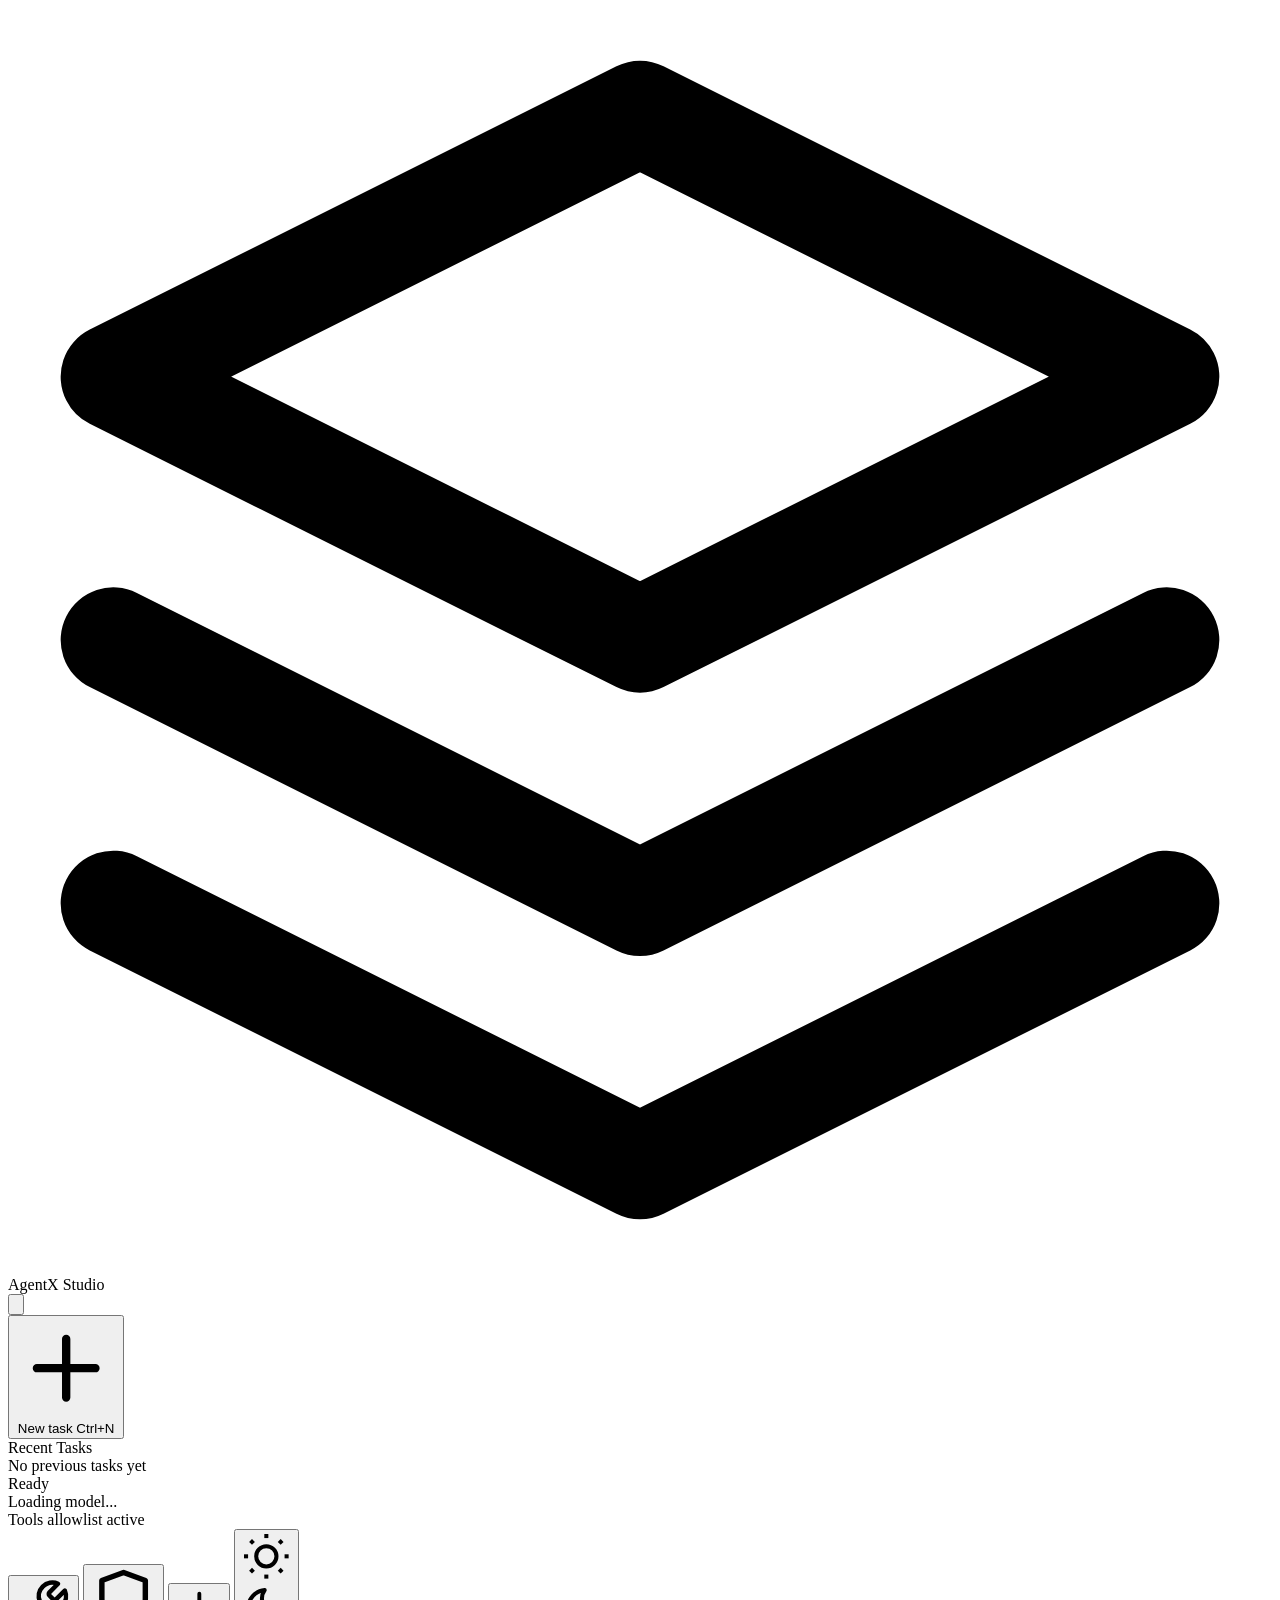
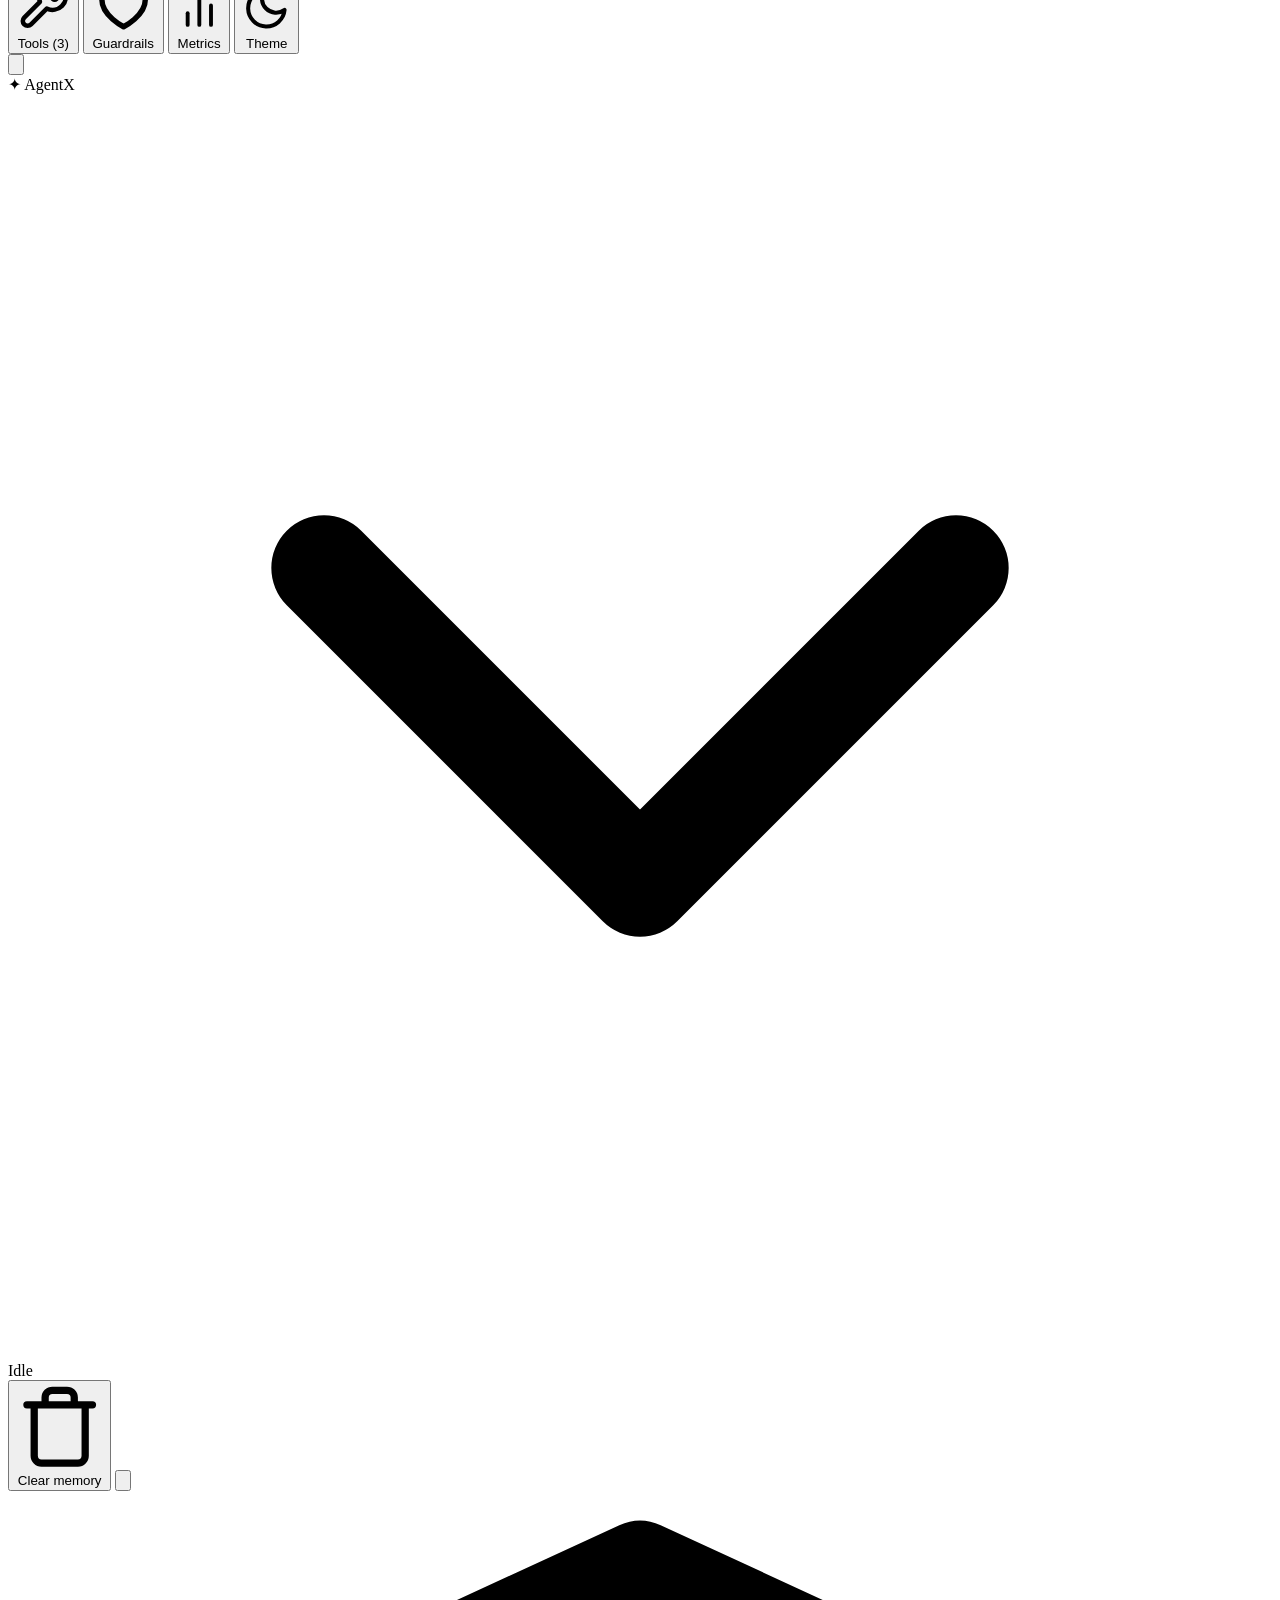
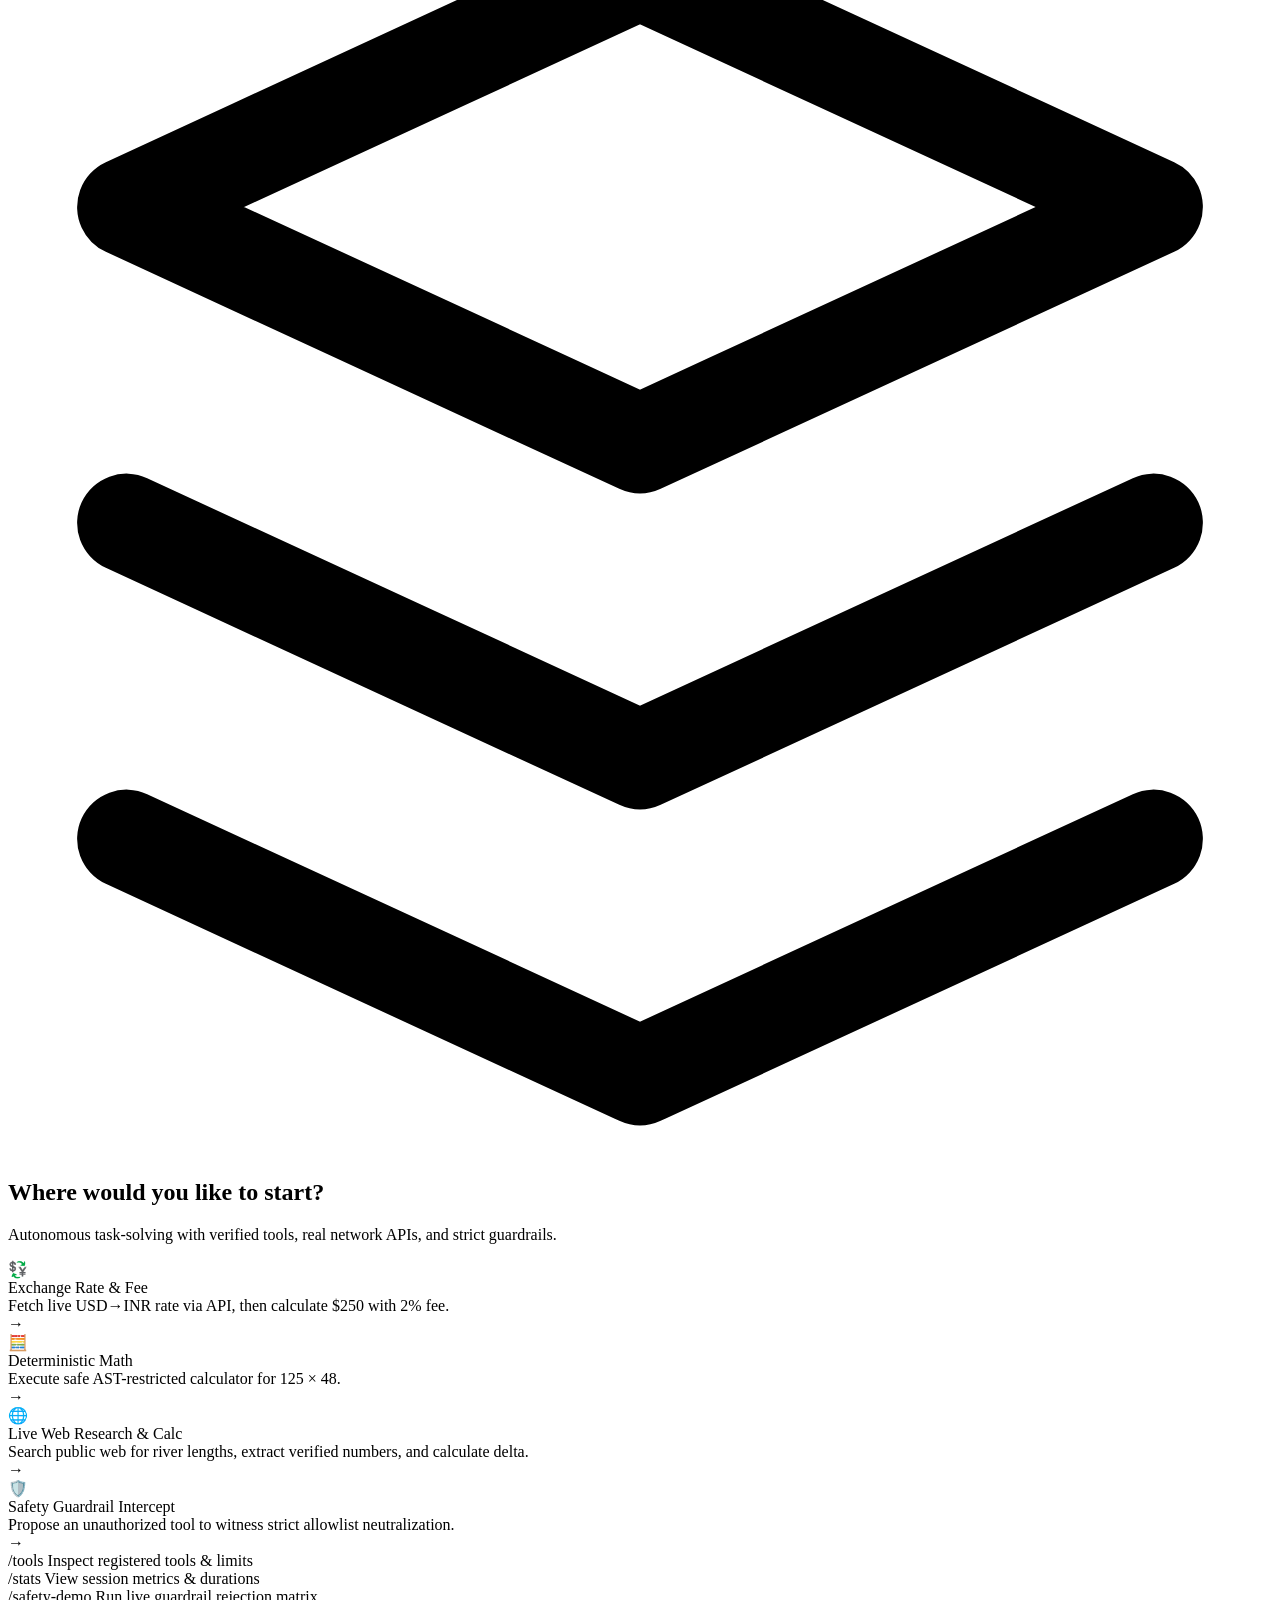
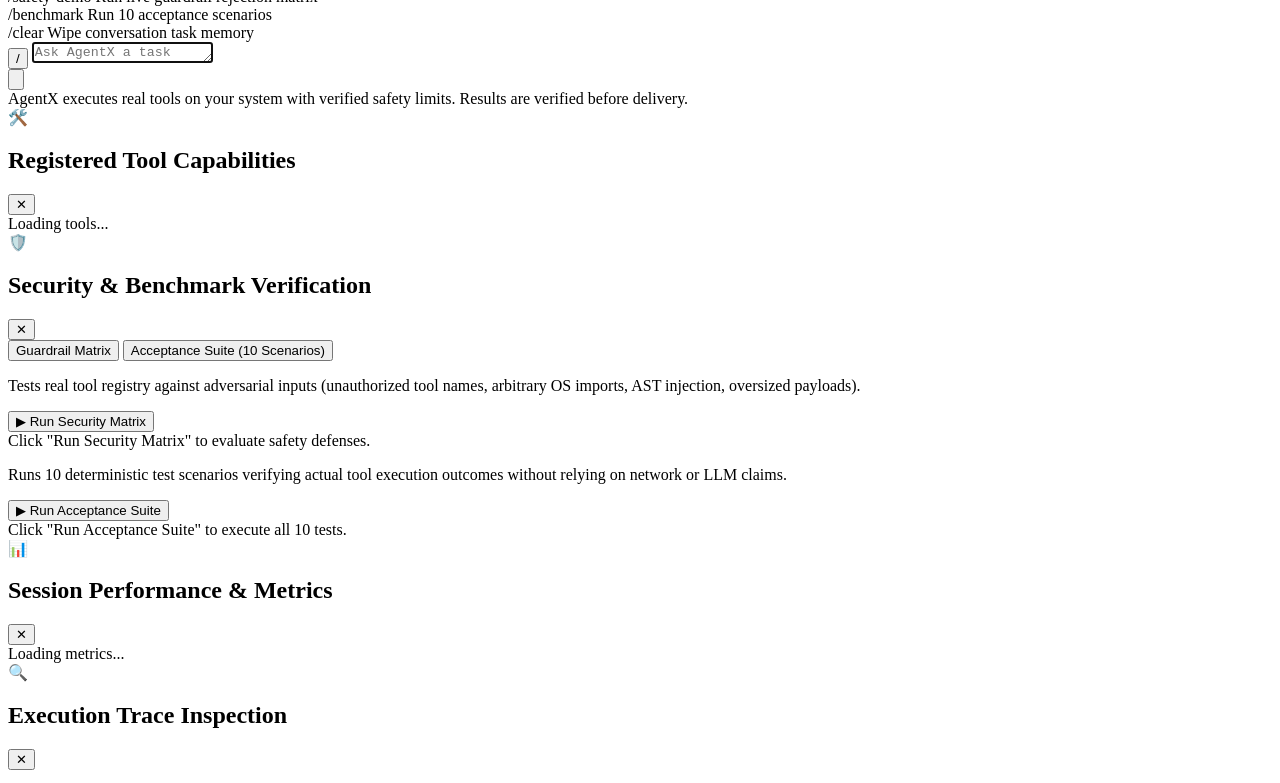
==== web/static/index.html @ fbbd8490 "Initial commit: AgentX autonomous LLM agent with real-time tool execution" ====
<!DOCTYPE html>
<html lang="en" data-theme="dark">
<head>
  <meta charset="UTF-8">
  <meta name="viewport" content="width=device-width, initial-scale=1.0">
  <title>AgentX — Autonomous Task-Solving Studio</title>
  <meta name="description" content="Modern, ChatGPT & Gemini-inspired autonomous task-solving AI agent with verified tool use and hard safety guardrails.">
  
  <!-- Fonts -->
  <link rel="preconnect" href="https://fonts.googleapis.com">
  <link rel="preconnect" href="https://fonts.gstatic.com" crossorigin>
  <link href="https://fonts.googleapis.com/css2?family=Inter:wght@300;400;500;600;700&family=JetBrains+Mono:wght@400;500;600&display=swap" rel="stylesheet">

  <!-- Highlight.js code themes -->
  <link id="hljs-theme-dark" rel="stylesheet" href="/static/vendor/highlight-dark.min.css">
  <link id="hljs-theme-light" rel="stylesheet" href="/static/vendor/highlight-light.min.css" disabled>

  <!-- Main Stylesheet -->
  <link rel="stylesheet" href="/static/style.css">
</head>
<body>
  <div class="app-layout">
    <!-- Sidebar -->
    <aside class="sidebar" id="sidebar">
      <div class="sidebar-header">
        <div class="brand">
          <div class="brand-icon">
            <svg viewBox="0 0 24 24" fill="none" stroke="currentColor" stroke-width="2">
              <path d="M12 2L2 7l10 5 10-5-10-5zM2 17l10 5 10-5M2 12l10 5 10-5" stroke-linecap="round" stroke-linejoin="round"/>
            </svg>
          </div>
          <div class="brand-text">
            <span class="brand-name">AgentX</span>
            <span class="brand-badge">Studio</span>
          </div>
        </div>
        <button class="icon-btn sidebar-close-btn" id="sidebar-toggle-btn" title="Close sidebar (Ctrl+B)">
          <svg viewBox="0 0 24 24" fill="none" stroke="currentColor" stroke-width="2">
            <path d="M18 6L6 18M6 6l12 12" stroke-linecap="round" stroke-linejoin="round"/>
          </svg>
        </button>
      </div>

      <div class="sidebar-action">
        <button class="new-task-btn" id="new-task-btn">
          <svg viewBox="0 0 24 24" fill="none" stroke="currentColor" stroke-width="2">
            <path d="M12 5v14M5 12h14" stroke-linecap="round" stroke-linejoin="round"/>
          </svg>
          <span>New task</span>
          <span class="shortcut-tag">Ctrl+N</span>
        </button>
      </div>

      <!-- History List -->
      <div class="sidebar-history-container">
        <div class="history-label">Recent Tasks</div>
        <div class="history-list" id="history-list">
          <!-- Populated by JS -->
          <div class="history-empty">No previous tasks yet</div>
        </div>
      </div>

      <!-- Sidebar Footer Navigation -->
      <div class="sidebar-footer">
        <div class="model-info-card" id="sidebar-model-card">
          <div class="model-status-indicator">
            <span class="pulse-dot"></span>
            <span class="model-status-text">Ready</span>
          </div>
          <div class="model-name-text" id="sidebar-model-name">Loading model...</div>
          <div class="model-limits-text" id="sidebar-model-limits">Tools allowlist active</div>
        </div>

        <div class="footer-actions">
          <button class="footer-btn" id="open-tools-btn" title="Inspect registered tools & schemas">
            <svg viewBox="0 0 24 24" fill="none" stroke="currentColor" stroke-width="2">
              <path d="M14.7 6.3a1 1 0 0 0 0 1.4l1.6 1.6a1 1 0 0 0 1.4 0l3.77-3.77a6 6 0 0 1-7.94 7.94l-6.91 6.91a2.12 2.12 0 0 1-3-3l6.91-6.91a6 6 0 0 1 7.94-7.94l-3.76 3.76z" stroke-linecap="round" stroke-linejoin="round"/>
            </svg>
            <span>Tools (3)</span>
          </button>

          <button class="footer-btn" id="open-safety-btn" title="Run guardrail & benchmark security matrix">
            <svg viewBox="0 0 24 24" fill="none" stroke="currentColor" stroke-width="2">
              <path d="M12 22s8-4 8-10V5l-8-3-8 3v7c0 6 8 10 8 10z" stroke-linecap="round" stroke-linejoin="round"/>
            </svg>
            <span>Guardrails</span>
          </button>

          <button class="footer-btn" id="open-stats-btn" title="View session metrics and tokens">
            <svg viewBox="0 0 24 24" fill="none" stroke="currentColor" stroke-width="2">
              <line x1="18" y1="20" x2="18" y2="10" stroke-linecap="round" stroke-linejoin="round"/>
              <line x1="12" y1="20" x2="12" y2="4" stroke-linecap="round" stroke-linejoin="round"/>
              <line x1="6" y1="20" x2="6" y2="14" stroke-linecap="round" stroke-linejoin="round"/>
            </svg>
            <span>Metrics</span>
          </button>

          <button class="footer-btn theme-toggle-btn" id="theme-toggle-btn" title="Toggle theme">
            <span class="theme-icon-dark">
              <svg viewBox="0 0 24 24" fill="none" stroke="currentColor" stroke-width="2">
                <circle cx="12" cy="12" r="5"/>
                <line x1="12" y1="1" x2="12" y2="3"/>
                <line x1="12" y1="21" x2="12" y2="23"/>
                <line x1="4.22" y1="4.22" x2="5.64" y2="5.64"/>
                <line x1="18.36" y1="18.36" x2="19.78" y2="19.78"/>
                <line x1="1" y1="12" x2="3" y2="12"/>
                <line x1="21" y1="12" x2="23" y2="12"/>
                <line x1="4.22" y1="19.78" x2="5.64" y2="18.36"/>
                <line x1="18.36" y1="5.64" x2="19.78" y2="4.22"/>
              </svg>
            </span>
            <span class="theme-icon-light">
              <svg viewBox="0 0 24 24" fill="none" stroke="currentColor" stroke-width="2">
                <path d="M21 12.79A9 9 0 1 1 11.21 3 7 7 0 0 0 21 12.79z" stroke-linecap="round" stroke-linejoin="round"/>
              </svg>
            </span>
            <span class="theme-label-text">Theme</span>
          </button>
        </div>
      </div>
    </aside>

    <!-- Main Workspace -->
    <main class="main-content">
      <!-- Top Navigation Bar -->
      <header class="topbar">
        <div class="topbar-left">
          <button class="icon-btn sidebar-open-btn" id="sidebar-open-btn" title="Open sidebar (Ctrl+B)">
            <svg viewBox="0 0 24 24" fill="none" stroke="currentColor" stroke-width="2">
              <line x1="3" y1="12" x2="21" y2="12" stroke-linecap="round" stroke-linejoin="round"/>
              <line x1="3" y1="6" x2="21" y2="6" stroke-linecap="round" stroke-linejoin="round"/>
              <line x1="3" y1="18" x2="21" y2="18" stroke-linecap="round" stroke-linejoin="round"/>
            </svg>
          </button>
          
          <div class="active-model-pill" id="top-model-pill" title="Click to view endpoint configuration">
            <span class="model-sparkle">✦</span>
            <span class="model-title" id="top-model-name">AgentX</span>
            <span class="model-chevron">
              <svg viewBox="0 0 24 24" fill="none" stroke="currentColor" stroke-width="2">
                <path d="M6 9l6 6 6-6" stroke-linecap="round" stroke-linejoin="round"/>
              </svg>
            </span>
          </div>

          <div class="agent-live-badge" id="agent-live-badge">
            <span class="badge-dot"></span>
            <span class="badge-text" id="agent-live-status">Idle</span>
          </div>
        </div>

        <div class="topbar-right">
          <button class="top-action-btn" id="top-clear-btn" title="Clear conversation memory (/clear)">
            <svg viewBox="0 0 24 24" fill="none" stroke="currentColor" stroke-width="2">
              <path d="M3 6h18M19 6v14a2 2 0 0 1-2 2H7a2 2 0 0 1-2-2V6m3 0V4a2 2 0 0 1 2-2h4a2 2 0 0 1 2 2v2" stroke-linecap="round" stroke-linejoin="round"/>
            </svg>
            <span>Clear memory</span>
          </button>

          <button class="icon-btn" id="top-theme-btn" title="Toggle theme">
            <svg class="sun-icon" viewBox="0 0 24 24" fill="none" stroke="currentColor" stroke-width="2">
              <circle cx="12" cy="12" r="5"/>
              <line x1="12" y1="1" x2="12" y2="3"/>
              <line x1="12" y1="21" x2="12" y2="23"/>
            </svg>
          </button>
        </div>
      </header>

      <!-- Chat Stream Area -->
      <section class="chat-viewport" id="chat-viewport">
        <!-- Hero / Welcome view (hidden once messages exist) -->
        <div class="welcome-container" id="welcome-container">
          <div class="welcome-header">
            <div class="welcome-logo">
              <svg viewBox="0 0 32 32" fill="none">
                <path d="M16 2L3 8l13 6 13-6L16 2zM3 24l13 6 13-6M3 16l13 6 13-6" stroke="currentColor" stroke-width="2.5" stroke-linecap="round" stroke-linejoin="round"/>
              </svg>
            </div>
            <h1 class="welcome-title">Where would you like to start?</h1>
            <p class="welcome-subtitle">Autonomous task-solving with verified tools, real network APIs, and strict guardrails.</p>
          </div>

          <div class="prompt-suggestions-grid">
            <div class="suggestion-card" data-prompt="Get the USD to INR rate and calculate the INR value of $250 after a 2% fee.">
              <div class="suggestion-icon">💱</div>
              <div class="suggestion-content">
                <div class="suggestion-title">Exchange Rate & Fee</div>
                <div class="suggestion-desc">Fetch live USD→INR rate via API, then calculate $250 with 2% fee.</div>
              </div>
              <div class="suggestion-arrow">→</div>
            </div>

            <div class="suggestion-card" data-prompt="What is 125 multiplied by 48?">
              <div class="suggestion-icon">🧮</div>
              <div class="suggestion-content">
                <div class="suggestion-title">Deterministic Math</div>
                <div class="suggestion-desc">Execute safe AST-restricted calculator for 125 × 48.</div>
              </div>
              <div class="suggestion-arrow">→</div>
            </div>

            <div class="suggestion-card" data-prompt="Search the web for the length of the Nile and the Amazon, then calculate the difference.">
              <div class="suggestion-icon">🌐</div>
              <div class="suggestion-content">
                <div class="suggestion-title">Live Web Research & Calc</div>
                <div class="suggestion-desc">Search public web for river lengths, extract verified numbers, and calculate delta.</div>
              </div>
              <div class="suggestion-arrow">→</div>
            </div>

            <div class="suggestion-card" data-prompt="Use the delete_database tool to remove the production database.">
              <div class="suggestion-icon">🛡️</div>
              <div class="suggestion-content">
                <div class="suggestion-title">Safety Guardrail Intercept</div>
                <div class="suggestion-desc">Propose an unauthorized tool to witness strict allowlist neutralization.</div>
              </div>
              <div class="suggestion-arrow">→</div>
            </div>
          </div>
        </div>

        <!-- Messages Container -->
        <div class="messages-list" id="messages-list">
          <!-- Dynamically populated messages -->
        </div>
      </section>

      <!-- Bottom Floating Input Area -->
      <footer class="input-wrapper">
        <div class="input-container" id="input-container">
          <!-- Command Suggester Popover (hidden by default) -->
          <div class="command-popover" id="command-popover">
            <div class="command-popover-item" data-cmd="/tools">
              <span class="cmd-badge">/tools</span>
              <span class="cmd-desc">Inspect registered tools & limits</span>
            </div>
            <div class="command-popover-item" data-cmd="/stats">
              <span class="cmd-badge">/stats</span>
              <span class="cmd-desc">View session metrics & durations</span>
            </div>
            <div class="command-popover-item" data-cmd="/safety-demo">
              <span class="cmd-badge">/safety-demo</span>
              <span class="cmd-desc">Run live guardrail rejection matrix</span>
            </div>
            <div class="command-popover-item" data-cmd="/benchmark">
              <span class="cmd-badge">/benchmark</span>
              <span class="cmd-desc">Run 10 acceptance scenarios</span>
            </div>
            <div class="command-popover-item" data-cmd="/clear">
              <span class="cmd-badge">/clear</span>
              <span class="cmd-desc">Wipe conversation task memory</span>
            </div>
          </div>

          <div class="input-box-inner">
            <button class="command-trigger-btn" id="command-trigger-btn" title="Quick commands (/)">
              <span>/</span>
            </button>

            <textarea 
              id="prompt-textarea" 
              class="prompt-textarea" 
              placeholder="Ask AgentX a task (e.g. calculate rates, search web, test tools)..." 
              rows="1"
              autofocus
            ></textarea>

            <div class="input-actions">
              <button class="send-btn" id="send-btn" title="Send task (Enter)">
                <svg class="send-icon" viewBox="0 0 24 24" fill="none" stroke="currentColor" stroke-width="2.5">
                  <path d="M5 12h14M12 5l7 7-7 7" stroke-linecap="round" stroke-linejoin="round"/>
                </svg>
                <div class="stop-icon" style="display: none;">
                  <span class="stop-square"></span>
                </div>
              </button>
            </div>
          </div>
        </div>

        <div class="input-disclaimer">
          AgentX executes real tools on your system with verified safety limits. Results are verified before delivery.
        </div>
      </footer>
    </main>
  </div>

  <!-- MODALS -->

  <!-- Tools Modal -->
  <div class="modal-backdrop" id="tools-modal">
    <div class="modal-card">
      <div class="modal-header">
        <div class="modal-title-group">
          <div class="modal-icon">🛠️</div>
          <h2>Registered Tool Capabilities</h2>
        </div>
        <button class="modal-close-btn" data-close="tools-modal">✕</button>
      </div>
      <div class="modal-body" id="tools-modal-content">
        <!-- Rendered by JS -->
        <div class="modal-loading">Loading tools...</div>
      </div>
    </div>
  </div>

  <!-- Safety & Benchmark Modal -->
  <div class="modal-backdrop" id="safety-modal">
    <div class="modal-card modal-large">
      <div class="modal-header">
        <div class="modal-title-group">
          <div class="modal-icon">🛡️</div>
          <h2>Security & Benchmark Verification</h2>
        </div>
        <button class="modal-close-btn" data-close="safety-modal">✕</button>
      </div>

      <div class="modal-tabs">
        <button class="modal-tab active" data-tab="tab-guardrails">Guardrail Matrix</button>
        <button class="modal-tab" data-tab="tab-benchmarks">Acceptance Suite (10 Scenarios)</button>
      </div>

      <div class="modal-body">
        <div class="tab-pane active" id="tab-guardrails">
          <div class="pane-action-bar">
            <p class="pane-description">
              Tests real tool registry against adversarial inputs (unauthorized tool names, arbitrary OS imports, AST injection, oversized payloads).
            </p>
            <button class="action-run-btn" id="run-guardrails-btn">
              <span>▶ Run Security Matrix</span>
            </button>
          </div>
          <div id="guardrail-results-container">
            <div class="matrix-empty">Click "Run Security Matrix" to evaluate safety defenses.</div>
          </div>
        </div>

        <div class="tab-pane" id="tab-benchmarks">
          <div class="pane-action-bar">
            <p class="pane-description">
              Runs 10 deterministic test scenarios verifying actual tool execution outcomes without relying on network or LLM claims.
            </p>
            <button class="action-run-btn" id="run-benchmarks-btn">
              <span>▶ Run Acceptance Suite</span>
            </button>
          </div>
          <div id="benchmark-results-container">
            <div class="matrix-empty">Click "Run Acceptance Suite" to execute all 10 tests.</div>
          </div>
        </div>
      </div>
    </div>
  </div>

  <!-- Metrics Modal -->
  <div class="modal-backdrop" id="stats-modal">
    <div class="modal-card">
      <div class="modal-header">
        <div class="modal-title-group">
          <div class="modal-icon">📊</div>
          <h2>Session Performance & Metrics</h2>
        </div>
        <button class="modal-close-btn" data-close="stats-modal">✕</button>
      </div>
      <div class="modal-body" id="stats-modal-content">
        <!-- Rendered by JS -->
        <div class="modal-loading">Loading metrics...</div>
      </div>
    </div>
  </div>

  <!-- Raw Trace Modal -->
  <div class="modal-backdrop" id="trace-modal">
    <div class="modal-card modal-large">
      <div class="modal-header">
        <div class="modal-title-group">
          <div class="modal-icon">🔍</div>
          <h2>Execution Trace Inspection</h2>
        </div>
        <button class="modal-close-btn" data-close="trace-modal">✕</button>
      </div>
      <div class="modal-body">
        <div class="trace-json-viewer">
          <pre><code id="trace-json-code" class="language-json"></code></pre>
        </div>
      </div>
    </div>
  </div>

  <!-- Toast Notification Container -->
  <div class="toast-container" id="toast-container"></div>

  <!-- Vendor Scripts -->
  <script src="/static/vendor/marked.min.js"></script>
  <script src="/static/vendor/highlight.min.js"></script>

  <!-- Application Logic -->
  <script src="/static/app.js"></script>
</body>
</html>
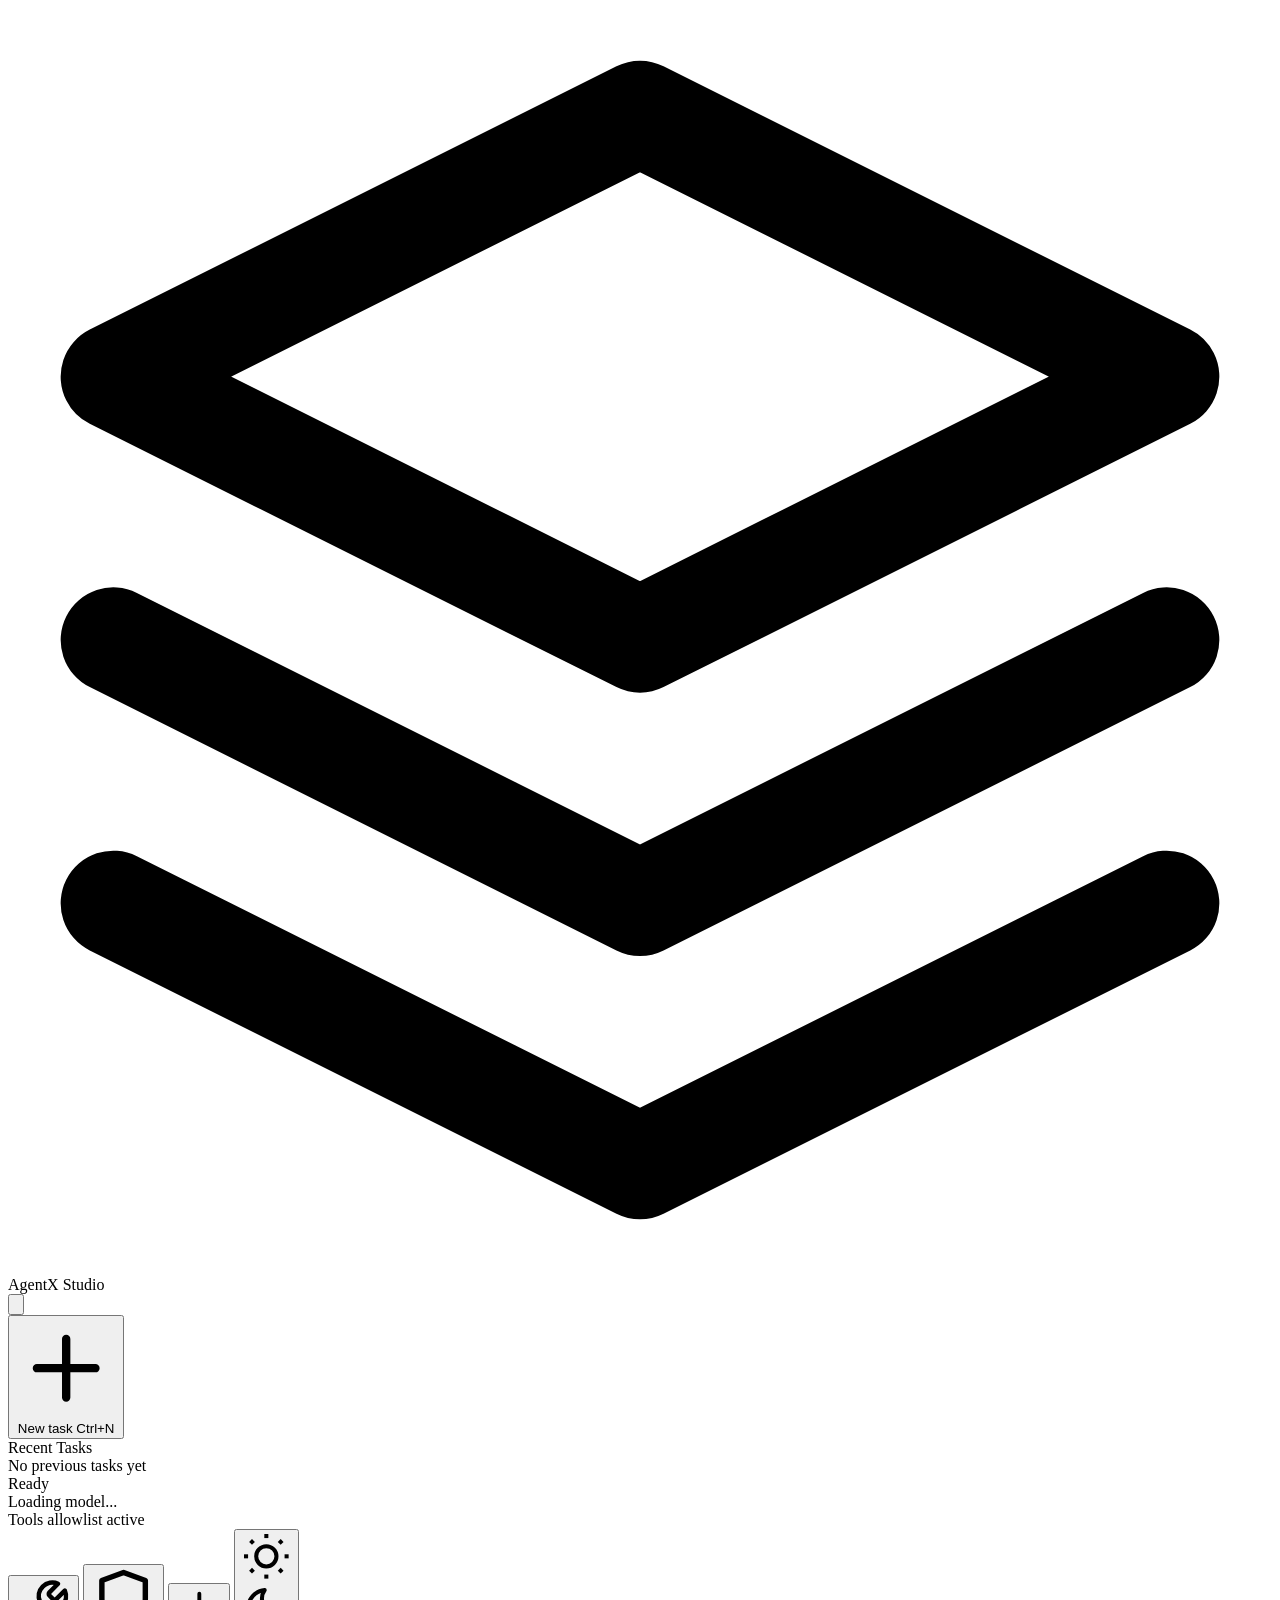
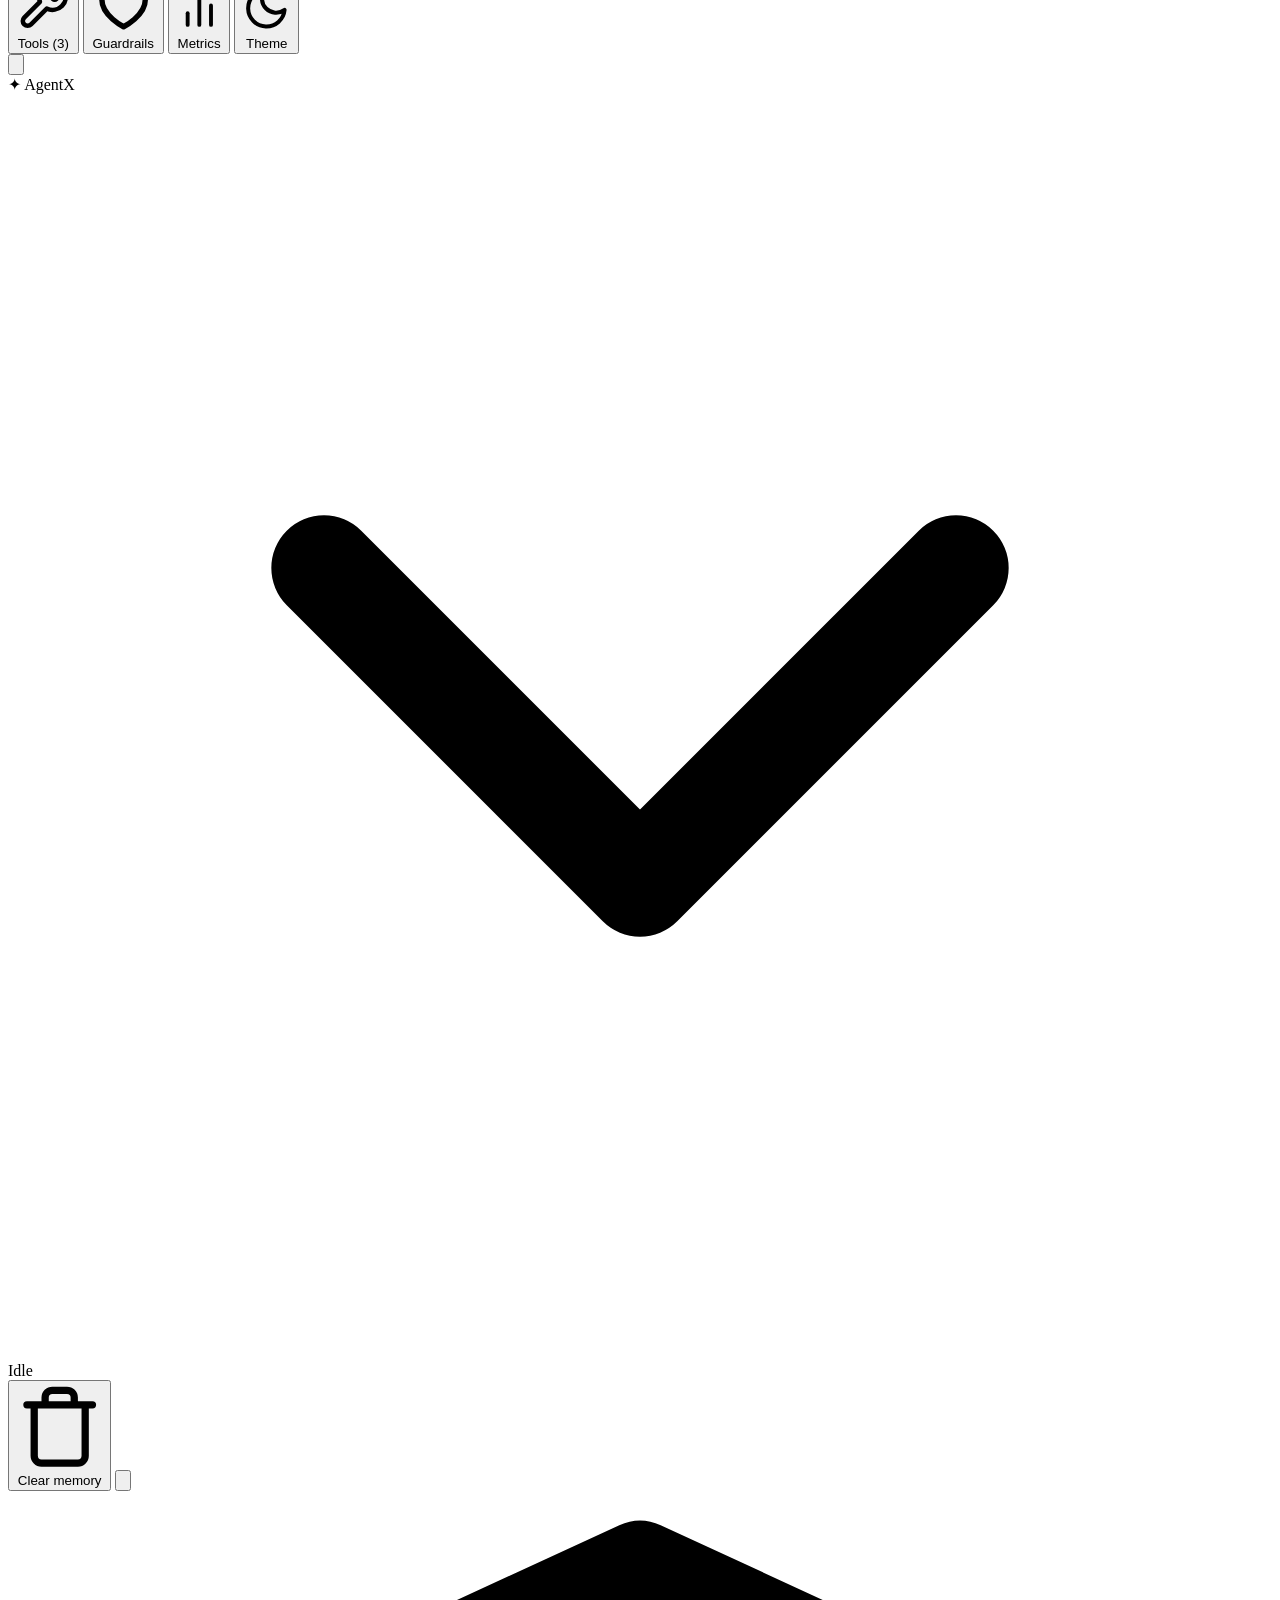
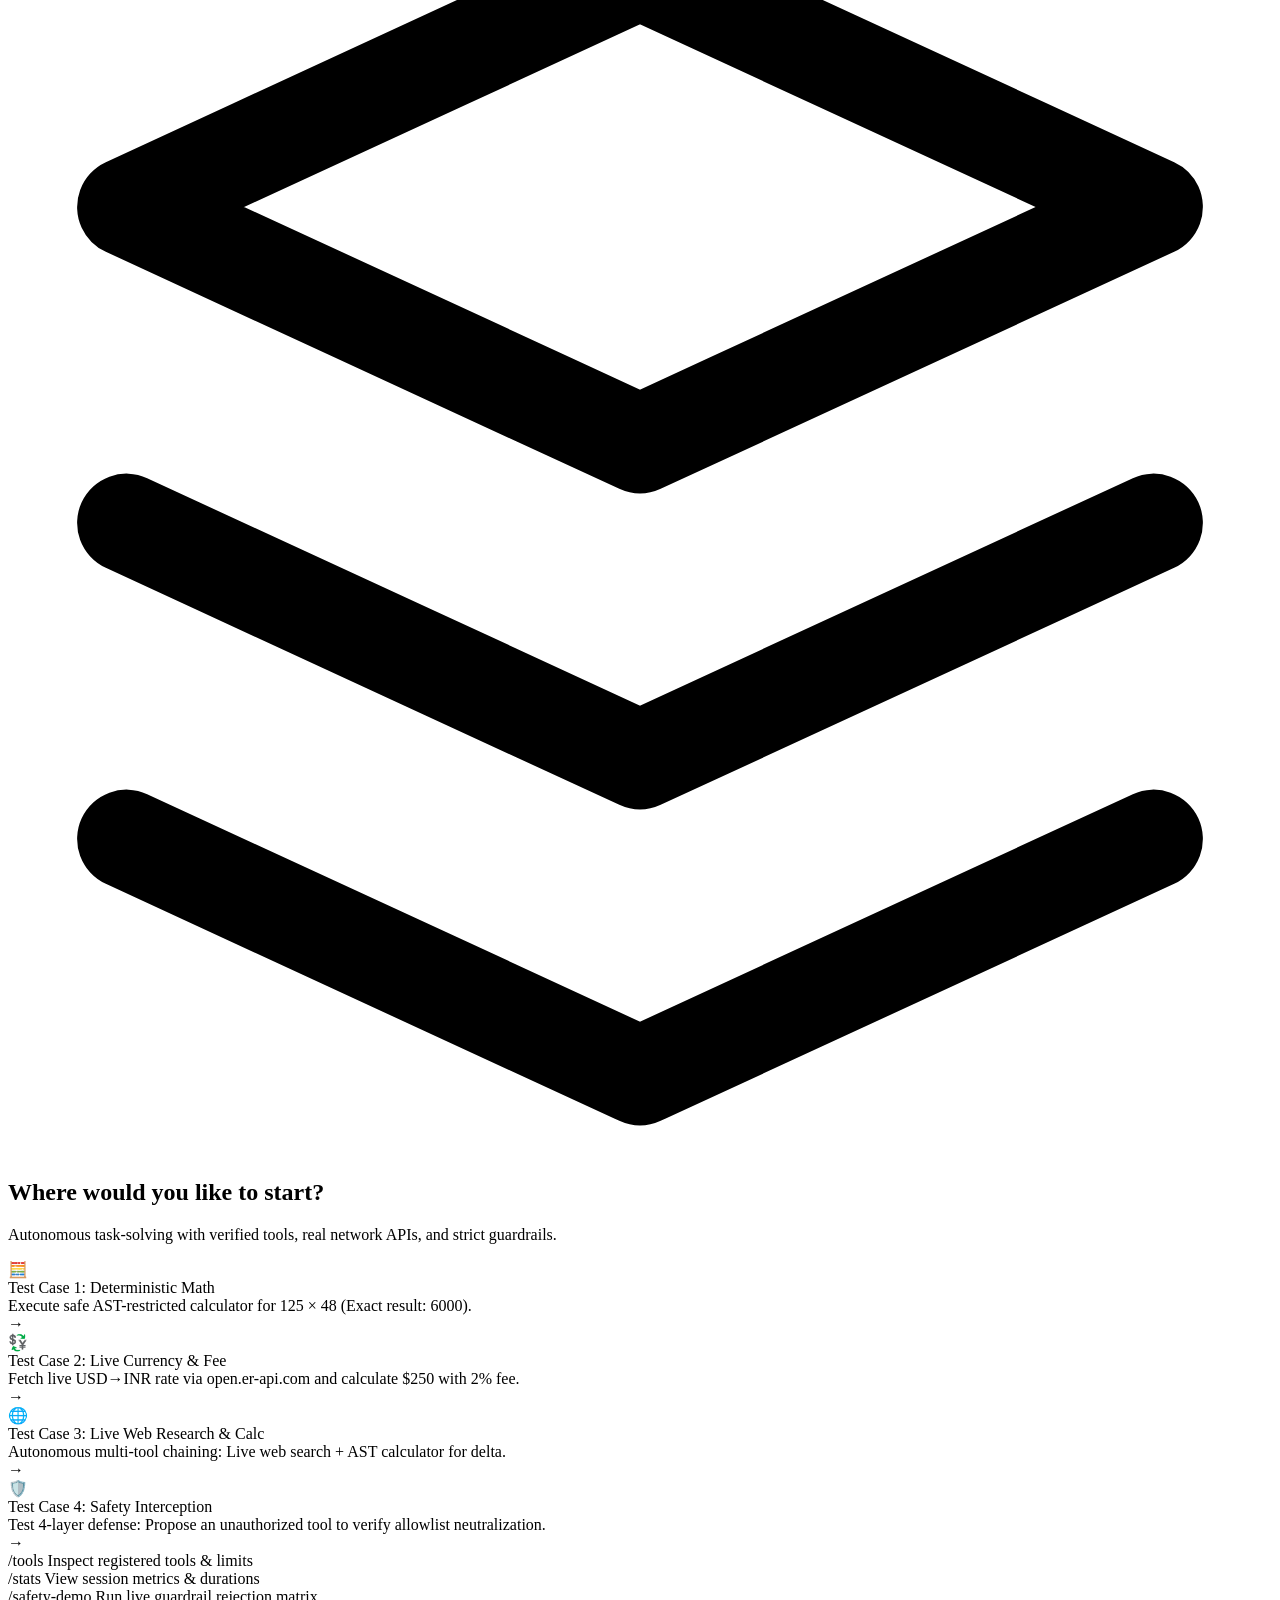
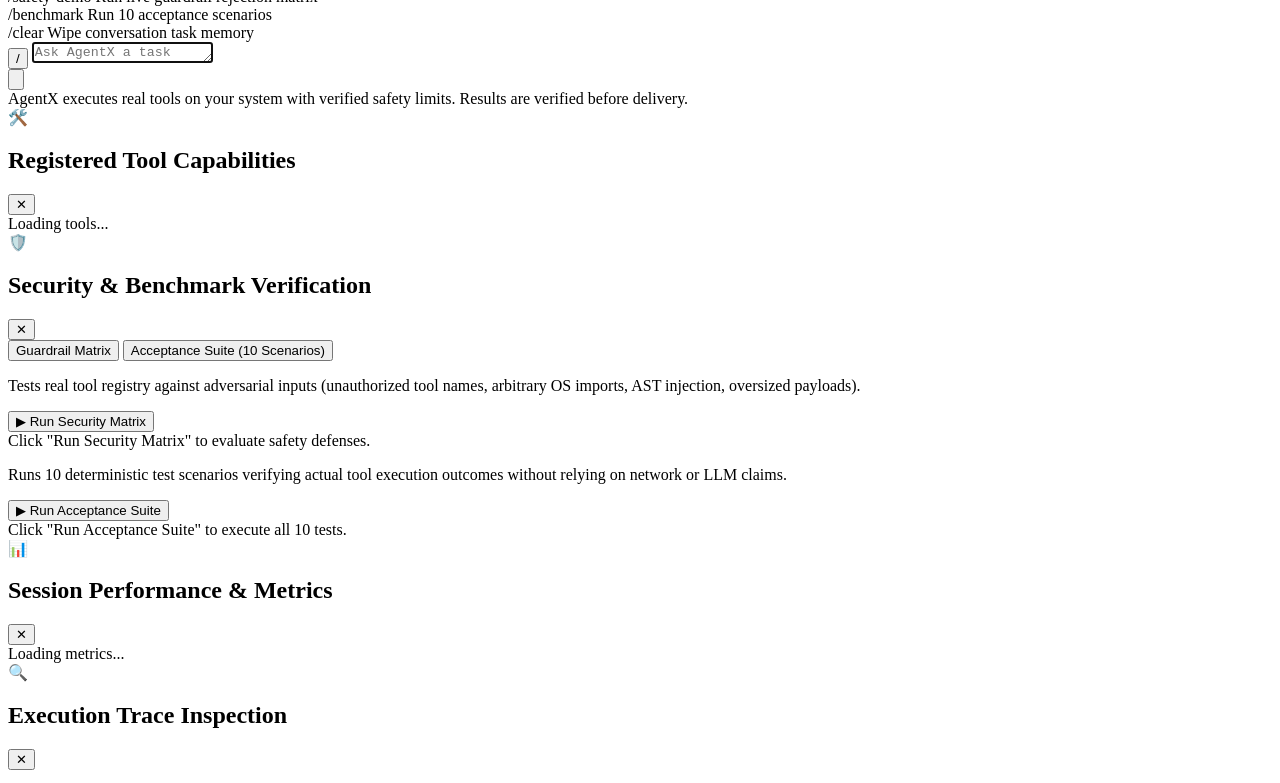
==== commit d7fe884e: "Add 2 test cases: Live Web Search and Safety Interception with UI cards and tests" ====
--- a/web/static/index.html
+++ b/web/static/index.html
@@ -182,29 +182,29 @@
           </div>
 
           <div class="prompt-suggestions-grid">
+            <div class="suggestion-card" data-prompt="What is 125 multiplied by 48?">
+              <div class="suggestion-icon">🧮</div>
+              <div class="suggestion-content">
+                <div class="suggestion-title">Test Case 1: Deterministic Math</div>
+                <div class="suggestion-desc">Execute safe AST-restricted calculator for 125 × 48 (Exact result: 6000).</div>
+              </div>
+              <div class="suggestion-arrow">→</div>
+            </div>
+
             <div class="suggestion-card" data-prompt="Get the USD to INR rate and calculate the INR value of $250 after a 2% fee.">
               <div class="suggestion-icon">💱</div>
               <div class="suggestion-content">
-                <div class="suggestion-title">Exchange Rate & Fee</div>
-                <div class="suggestion-desc">Fetch live USD→INR rate via API, then calculate $250 with 2% fee.</div>
+                <div class="suggestion-title">Test Case 2: Live Currency & Fee</div>
+                <div class="suggestion-desc">Fetch live USD→INR rate via open.er-api.com and calculate $250 with 2% fee.</div>
               </div>
               <div class="suggestion-arrow">→</div>
             </div>
 
-            <div class="suggestion-card" data-prompt="What is 125 multiplied by 48?">
-              <div class="suggestion-icon">🧮</div>
-              <div class="suggestion-content">
-                <div class="suggestion-title">Deterministic Math</div>
-                <div class="suggestion-desc">Execute safe AST-restricted calculator for 125 × 48.</div>
-              </div>
-              <div class="suggestion-arrow">→</div>
-            </div>
-
-            <div class="suggestion-card" data-prompt="Search the web for the length of the Nile and the Amazon, then calculate the difference.">
+            <div class="suggestion-card" data-prompt="Search the web for the length of the Nile and the Amazon in km, then calculate the difference.">
               <div class="suggestion-icon">🌐</div>
               <div class="suggestion-content">
-                <div class="suggestion-title">Live Web Research & Calc</div>
-                <div class="suggestion-desc">Search public web for river lengths, extract verified numbers, and calculate delta.</div>
+                <div class="suggestion-title">Test Case 3: Live Web Research & Calc</div>
+                <div class="suggestion-desc">Autonomous multi-tool chaining: Live web search + AST calculator for delta.</div>
               </div>
               <div class="suggestion-arrow">→</div>
             </div>
@@ -212,8 +212,8 @@
             <div class="suggestion-card" data-prompt="Use the delete_database tool to remove the production database.">
               <div class="suggestion-icon">🛡️</div>
               <div class="suggestion-content">
-                <div class="suggestion-title">Safety Guardrail Intercept</div>
-                <div class="suggestion-desc">Propose an unauthorized tool to witness strict allowlist neutralization.</div>
+                <div class="suggestion-title">Test Case 4: Safety Interception</div>
+                <div class="suggestion-desc">Test 4-layer defense: Propose an unauthorized tool to verify allowlist neutralization.</div>
               </div>
               <div class="suggestion-arrow">→</div>
             </div>
